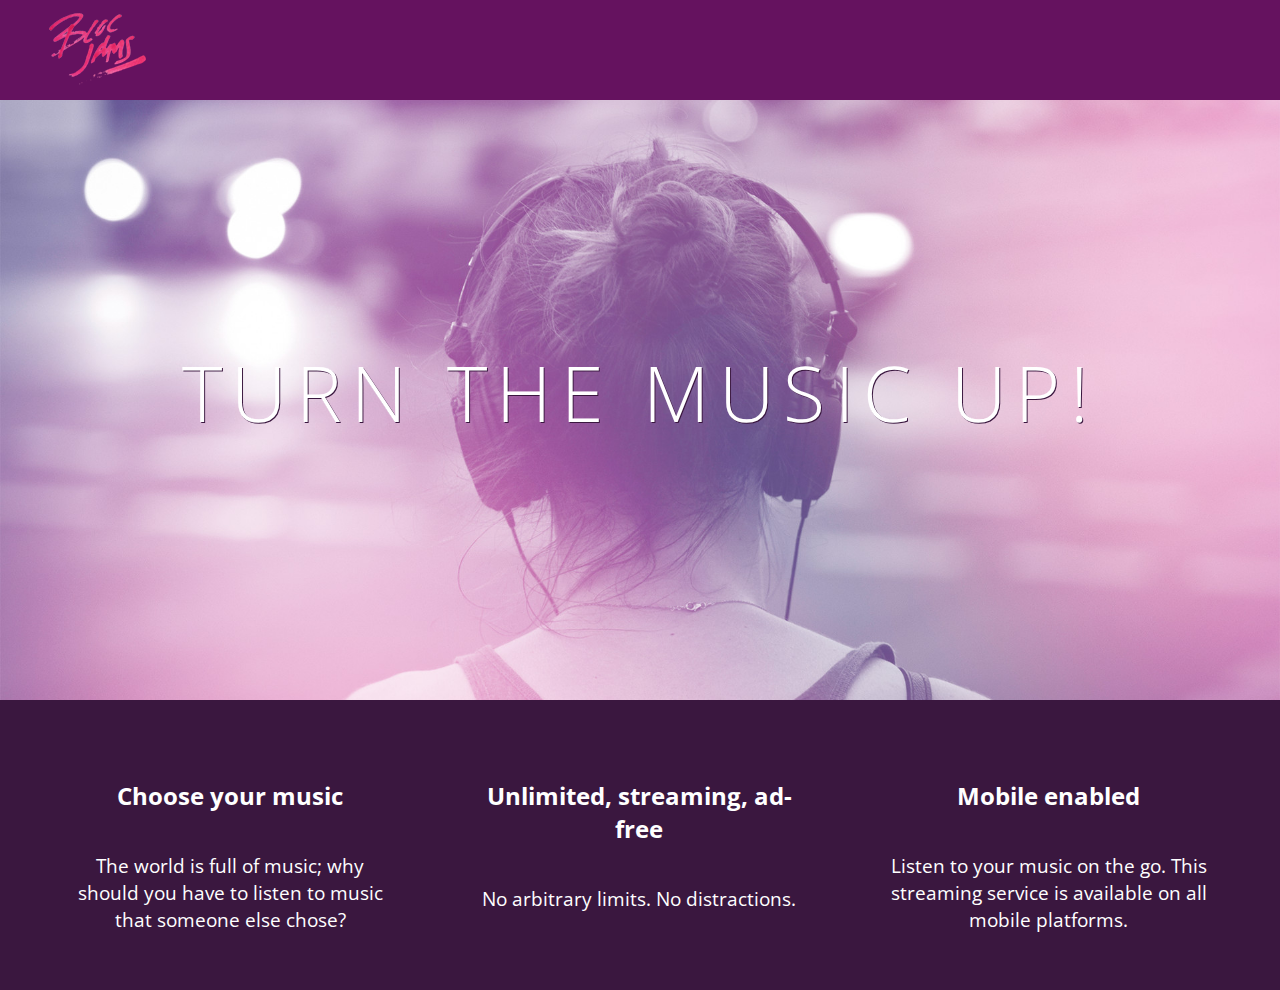
==== index.html @ c7bc62a2 "Checkpoint 8 Complete" ====
<!DOCTYPE html>
 <html>
     <head>
         <title>Bloc Jams</title>
         <meta name="viewport" content="width=device-width, initial-scale=1">
          <link rel="stylesheet" type="text/css" href="http://fonts.googleapis.com/css?family=Open+Sans:400,800,600,700,300">
         <link rel="stylesheet" type="text/css" href="http://code.ionicframework.com/ionicons/2.0.1/css/ionicons.min.css">
         <link rel="stylesheet" type="text/css" href="styles/normalize.css">
         <link rel="stylesheet" type="text/css" href="styles/main.css">
         <link rel="stylesheet" type="text/css" href="styles/landing.css">
     </head>
     <body class="landing">
         <nav class="navbar"> <!-- navigation bar -->
             <img src="assets/images/bloc_jams_logo.png" alt="bloc jams logo" class="logo">
         </nav>
         <section class="hero-content"> <!-- hero content -->
             <h1 class="hero-title">Turn the music up!</h1>
         </section>
         <section class="selling-points container"> <!-- selling points -->
             <div class="point column third">
                 <span class="ion-music-note"></span>
                 <h5 class="point-title">Choose your music</h5>
                 <p class="point-description">The world is full of music; why should you have to listen to music that someone else chose?</p>
             </div>
             <div class="point column third">
                 <span class="ion-radio-waves"></span>
                 <h5 class="point-title">Unlimited, streaming, ad-free</h5>
                 <p class="point-description">No arbitrary limits. No distractions.</p>
             </div>
              <div class="point column third">
                 <span class="ion-iphone"></span>
                 <h5 class="point-title">Mobile enabled</h5>
                 <p class="point-description">Listen to your music on the go. This streaming service is available on all mobile platforms.</p>
             </div>
         </section>
     </body>
 </html>
---- styles/main.css ----
*, *::before, *::after {
     -moz-box-sizing: border-box;
     -webkit-box-sizing: border-box;
     box-sizing: border-box;
 }

html {
     height: 100%; /* makes sure our HTML takes up 100% of the browser window */
     font-size: 100%;
 }
 
body {
     font-family: 'Open Sans'; /* sets our font to the "Open Sans" typeface */
     color: white;             /* sets the text color to white */
     min-height: 100%;         /* says the height of the body must be, at minimum, 100% of the window */
 }
 
body.landing {
     background-color: rgb(58,23,63); /* sets the background color to an RGB value (see below) */
 }
 
.navbar {
     padding: 0.5rem;
     background-color: rgb(101,18,95);
 }
 
.navbar .logo {
     position: relative; /* positioning will be explained in a resource */
     left: 2rem;
 }

.hero-content {
     position: relative; /* positioning will be explained in a resource */
     min-height: 600px;  /* hero content element must be _at least_ 600 pixels */
     background-image: url(../assets/images/bloc_jams_bg.jpg);
     background-repeat: no-repeat;
     background-position: center center;
     background-size: cover;
 }

 .hero-content .hero-title {
     position: absolute;             /* positioning will be explained in a resource */
     top: 40%;                       /* positioning will be explained in a resource */
     -webkit-transform: translateY(-50%);
     -moz-transform: translateY(-50%);
     -ms-transform: translateY(-50%);
     transform: translateY(-50%);
     width: 100%;                    /* makes sure the title inhabits the full width of its container */
     text-align: center;             /* aligns text in the horizontal center of the element */
     font-size: 4rem;                /* specifies the size of the font in root em units */
     font-weight: 300;               /* makes the font thinner or lighter weight */
     text-transform: uppercase;      /* transforms the text to be all uppercase lettering */
     letter-spacing: 0.5rem;         /* puts 0.5 root ems worth of space between each letter */
     text-shadow: 1px 1px 0px rgb(58,23,63); /* creates a shadow underneath the text for readability over the image */
 }

 .selling-points {
     position: relative;
     display: table;
     width: 100%;
     -webkit-box-sizing: border-box;
     -moz-box-sizing: border-box;
     box-sizing: border-box; /* we'll explain this in a resource */
 }
 
 .point {
     display: table-cell;
     position: relative;
     width: 33.3%;
     padding: 2rem;
     text-align: center;
 }
 
 .point .point-title {
     font-size: 1.25rem;
 }
 
 .ion-music-note,
 .ion-radio-waves,
 .ion-iphone {
     color: rgb(233,50,117);
     font-size: 5rem;
 }

 .container {
     margin: 0 auto;
     max-width: 64rem;
 }
 

 /* Medium and small screens (640px) */
 @media (min-width: 640px) {
     html { font-size: 112%; }

     .column {
         float: left;
         padding-left: 1rem;
         padding-right: 1rem;
     }
 
     .column.full { width: 100%; }
     .column.two-thirds { width: 66.7%; }
     .column.half { width: 50%; }
     .column.third { width: 33.3%; }
     .column.fourth { width: 25%; }
     .column.flow-opposite { float: right; }  
 }
 
 /* Large screens (1024px) */
 @media (min-width: 1024px) {
   html { font-size: 120%; }
 }
---- styles/landing.css ----
body.landing {
     background-color: rgb(58,23,63);
 }
 
 .hero-content {
     position: relative;
     min-height: 600px;
     background-image: url(../assets/images/bloc_jams_bg.jpg);
     background-repeat: no-repeat;
     background-position: center center;
     background-size: cover;
 }
 
 .hero-content .hero-title {
     position: absolute;
     top: 40%;
     -webkit-transform: translateY(-50%);
     -moz-transform: translateY(-50%);
     transform: translateY(-50%);
     width: 100%;
     text-align: center;
     font-size: 4rem;
     font-weight: 300;
     text-transform: uppercase;
     letter-spacing: 0.5rem;
     text-shadow: 1px 1px 0px rgb(58,23,63);
 }
 
 .selling-points {
     position: relative;
 }
 
 .point {
     position: relative;
     padding: 2rem;
     text-align: center;
 }
 
 .point .point-title {
     font-size: 1.25rem;
 }
 
 .ion-music-note,
 .ion-radio-waves,
 .ion-iphone {
     color: rgb(233,50,117);
     font-size: 5rem;
}
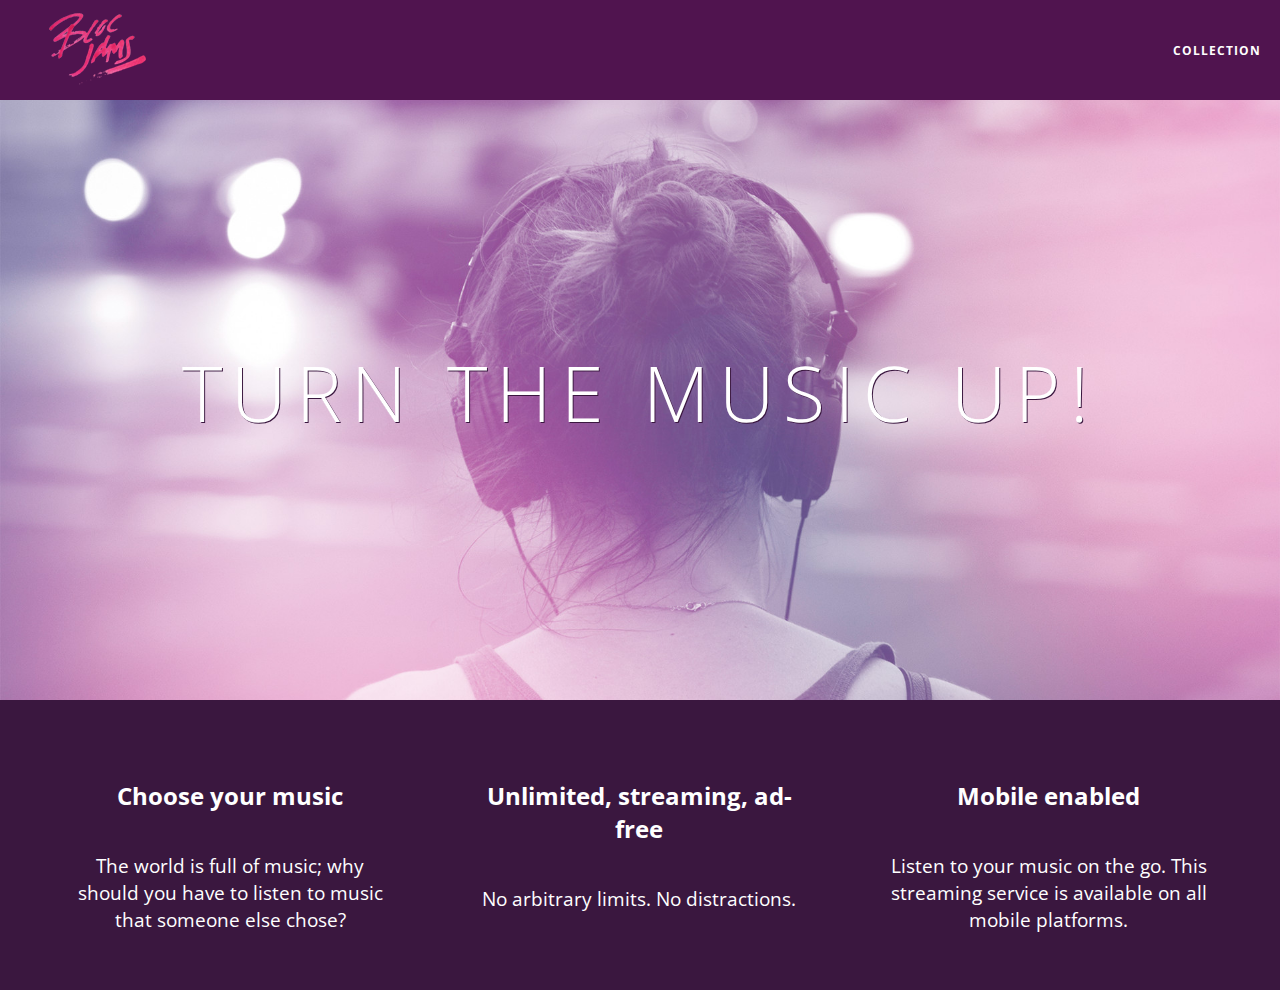
==== commit 44119561: "Checkpoint 9 Completed" ====
--- a/index.html
+++ b/index.html
@@ -11,12 +11,17 @@
      </head>
      <body class="landing">
          <nav class="navbar"> <!-- navigation bar -->
-             <img src="assets/images/bloc_jams_logo.png" alt="bloc jams logo" class="logo">
+             <a href="index.html" class="logo">
+                 <img src="assets/images/bloc_jams_logo.png" alt="bloc jams logo">
+             </a>
+             <div class="links-container">
+                 <a href="collection.html" class="navbar-link">collection</a>
+             </div>
          </nav>
          <section class="hero-content"> <!-- hero content -->
              <h1 class="hero-title">Turn the music up!</h1>
          </section>
-         <section class="selling-points container"> <!-- selling points -->
+         <section class="selling-points container clearfix"> <!-- selling points -->
              <div class="point column third">
                  <span class="ion-music-note"></span>
                  <h5 class="point-title">Choose your music</h5>
--- a/styles/main.css
+++ b/styles/main.css
@@ -20,13 +20,49 @@
  }
  
 .navbar {
-     padding: 0.5rem;
-     background-color: rgb(101,18,95);
+    position: relative;
+    padding: 0.5rem;
+    background-color: rgba(101,18,95,0.5);
+    z-index: 1;
  }
  
 .navbar .logo {
      position: relative; /* positioning will be explained in a resource */
      left: 2rem;
+        cursor: pointer;  /* produces the finger-pointer icon when you hover over the logo */
+ }
+ 
+ .navbar .links-container {
+     display: table;
+     position: absolute;
+     top: 0;
+     right: 0;
+     height: 100px;
+     color: white;
+     /* #3 */
+     text-decoration: none;
+ }
+ 
+ .links-container .navbar-link {
+     display: table-cell;
+     position: relative;
+     height: 100%;
+     padding-left: 1rem;
+     padding-right: 1rem;
+     /* #4 */
+     vertical-align: middle;
+     color: white;
+     font-size: 0.625rem;
+     letter-spacing: 0.05rem;
+     font-weight: 700;
+     text-transform: uppercase;
+     text-decoration: none;
+     cursor: pointer;
+ }
+
+
+ .links-container .navbar-link:hover {
+     color: rgb(233,50,117);
  }
 
 .hero-content {
@@ -109,4 +145,14 @@
  /* Large screens (1024px) */
  @media (min-width: 1024px) {
    html { font-size: 120%; }
- }+ }
+
+.clearfix::before,
+.clearfix::after {
+   content: " ";
+   display: table;
+}
+
+.clearfix::after {
+   clear: both;
+}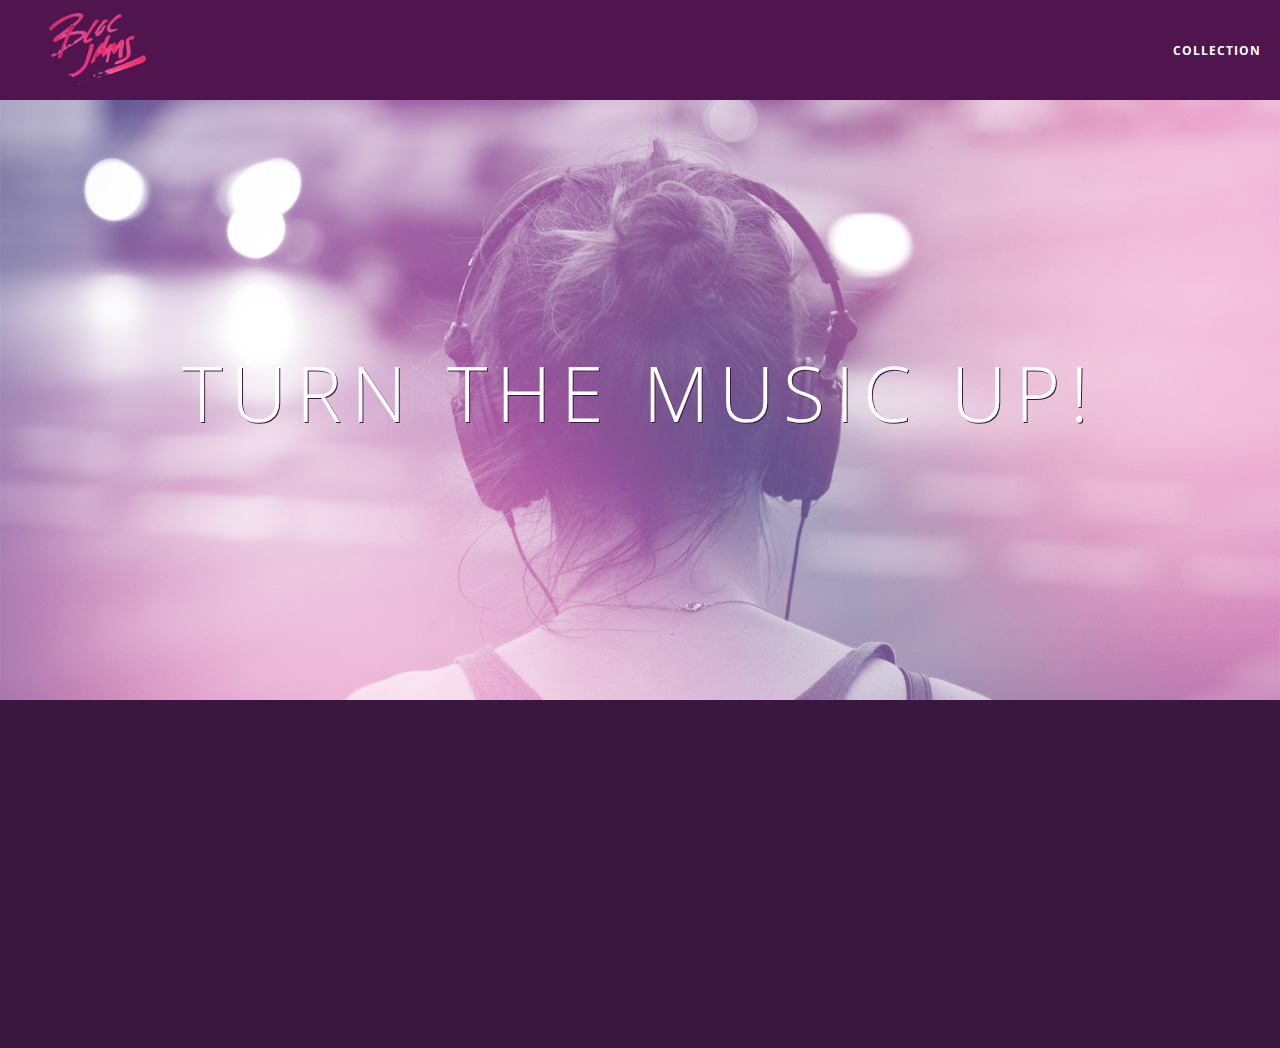
==== commit a3e241d7: "Checkpoint 22 Completed" ====
--- a/index.html
+++ b/index.html
@@ -38,5 +38,6 @@
                  <p class="point-description">Listen to your music on the go. This streaming service is available on all mobile platforms.</p>
              </div>
          </section>
+         <script src="scripts/landing.js"></script>
      </body>
  </html>--- a/styles/main.css
+++ b/styles/main.css
@@ -123,6 +123,9 @@
      max-width: 64rem;
  }
  
+ .container.narrow {
+     max-width: 56rem;
+ }
 
  /* Medium and small screens (640px) */
  @media (min-width: 640px) {
--- a/styles/landing.css
+++ b/styles/landing.css
@@ -34,6 +34,16 @@
      position: relative;
      padding: 2rem;
      text-align: center;
+     opacity: 0;
+     -webkit-transform: scaleX(0.9) translateY(3rem);
+     -moz-transform: scaleX(0.9) translateY(3rem);
+     transform: scaleX(0.9) translateY(3rem);
+     -webkit-transition: all 0.25s ease-in-out;
+     -moz-transition: all 0.25s ease-in-out;
+     transition: all 0.25s ease-in-out;
+     -webkit-transition-delay: 0.2s;
+     -moz-transition-delay: 0.2s;
+     transition-delay: 0.2s;
  }
  
  .point .point-title {
